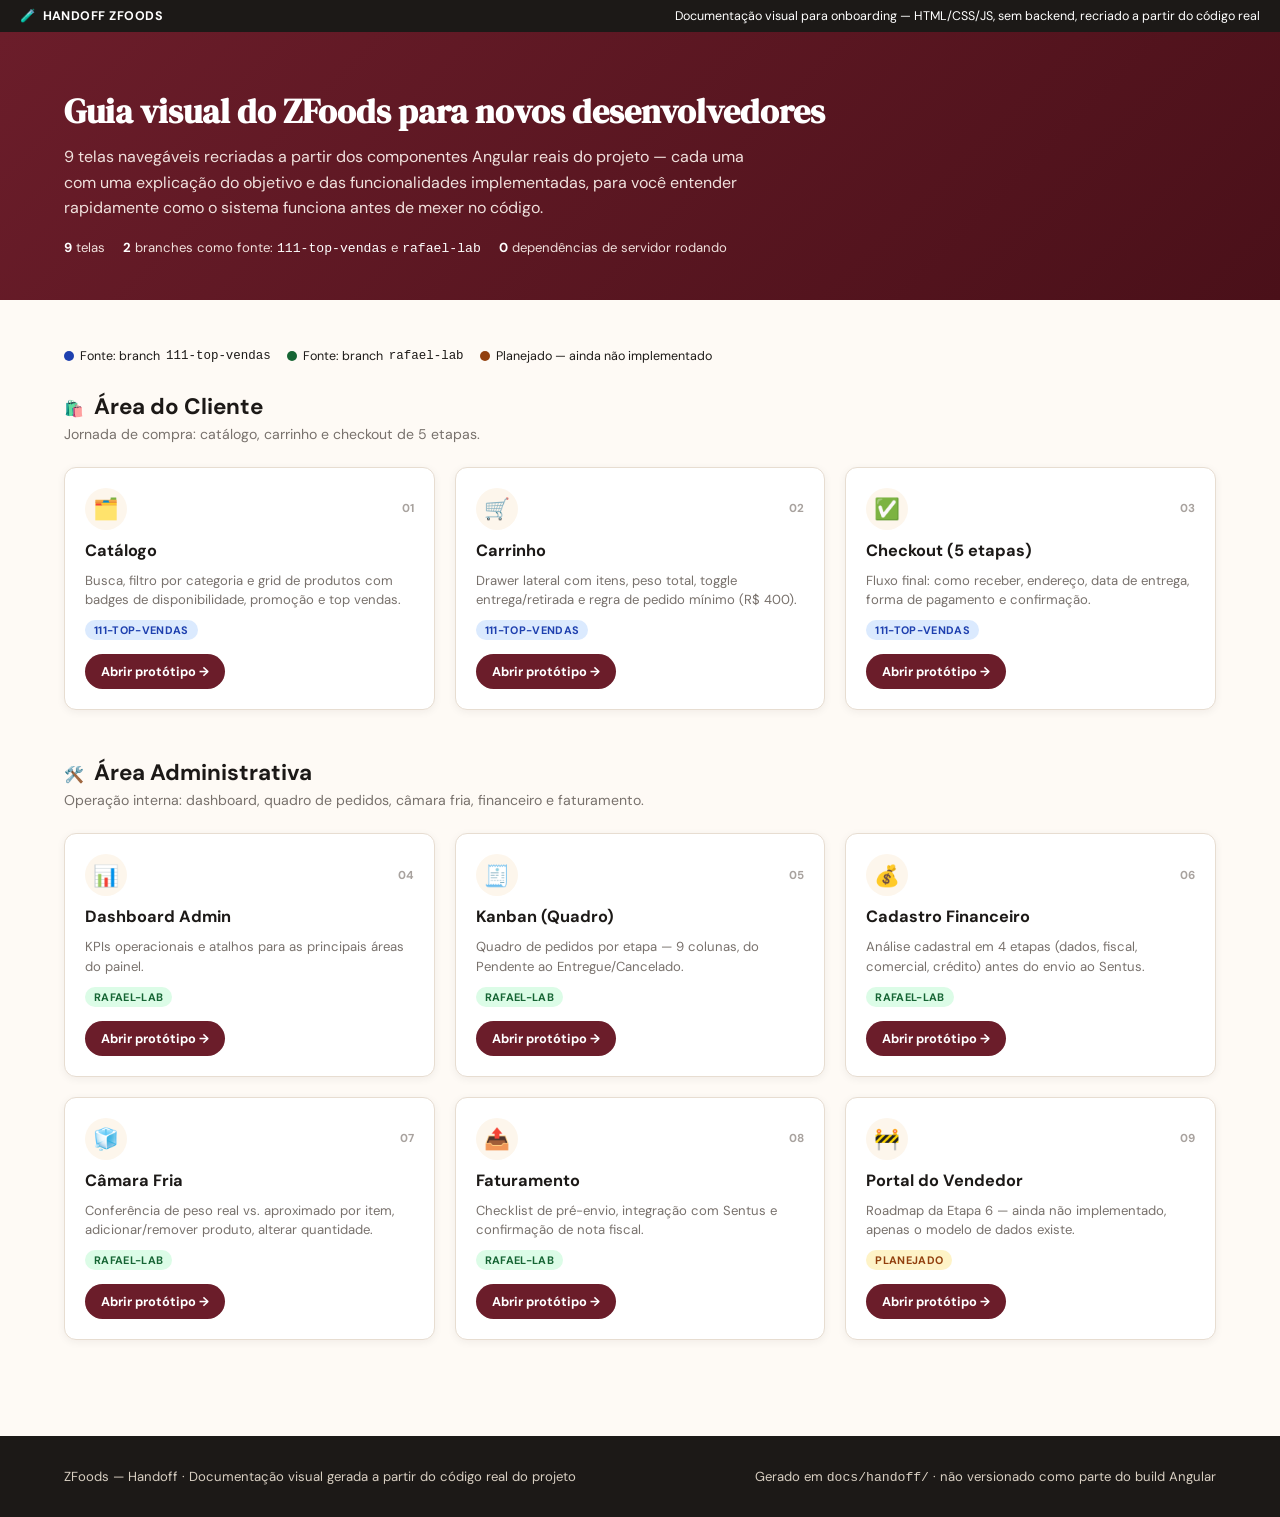
==== index.html @ 2b720992 "Adicionar prototipos HTML do projeto ZFOODS" ====
<!doctype html>
<html lang="pt-BR">
<head>
<meta charset="UTF-8" />
<meta name="viewport" content="width=device-width, initial-scale=1.0" />
<title>Handoff ZFoods — Guia visual para novos devs</title>
<link rel="stylesheet" href="assets/style.css" />
<style>
	.hub-hero { background: linear-gradient(135deg, var(--zf-burgundy) 0%, var(--zf-burgundy-dark) 100%); color: #fff; padding: 56px 0 44px; }
	.hub-hero h1 { font-size: 2.1rem; margin: 0 0 10px; }
	.hub-hero p { max-width: 680px; color: #F0E1DD; line-height: 1.6; margin: 0 0 18px; }
	.hub-hero .hub-meta { display: flex; gap: 18px; flex-wrap: wrap; font-size: 0.82rem; color: #F0E1DD; }
	.hub-hero .hub-meta strong { color: #fff; }
	.hub-section-title { display: flex; align-items: baseline; gap: 10px; margin: 0 0 4px; }
	.hub-section-title h2 { margin: 0; font-size: 1.4rem; }
	.hub-section-sub { color: var(--zf-warm-gray); margin: 0 0 24px; font-size: 0.88rem; }
	.hub-grid { grid-template-columns: repeat(auto-fill, minmax(280px, 1fr)); margin-bottom: 48px; }
	.proto-card { display: flex; flex-direction: column; gap: 10px; padding: 20px; text-decoration: none; color: inherit; transition: transform 150ms ease, box-shadow 150ms ease, border-color 150ms ease; }
	.proto-card:hover { transform: translateY(-3px); box-shadow: var(--zf-shadow-md); border-color: var(--zf-copper-light); }
	.proto-card__top { display: flex; align-items: center; justify-content: space-between; }
	.proto-card__icon { width: 42px; height: 42px; border-radius: 50%; background: var(--zf-cream); display: flex; align-items: center; justify-content: center; font-size: 1.3rem; }
	.proto-card__num { font-size: 0.72rem; font-weight: 700; color: var(--zf-warm-gray-light); }
	.proto-card h3 { margin: 0; font-size: 1.02rem; }
	.proto-card p { margin: 0; font-size: 0.82rem; color: var(--zf-warm-gray); line-height: 1.5; flex: 1; }
	.proto-card__source { font-size: 0.68rem; font-weight: 700; text-transform: uppercase; letter-spacing: 0.03em; padding: 3px 9px; border-radius: 999px; align-self: flex-start; }
	.src-top-vendas { background: var(--zf-info-bg); color: var(--zf-info); }
	.src-rafael-lab { background: var(--zf-success-bg); color: var(--zf-success); }
	.src-planejado { background: var(--zf-warning-bg); color: var(--zf-warning); }
	.proto-card__footer { display: flex; align-items: center; justify-content: flex-start; margin-top: 4px; }
	.proto-card__btn { display: inline-flex; align-items: center; gap: 8px; padding: 9px 16px; border-radius: 999px; background: var(--zf-burgundy); color: #fff; font-size: 0.8rem; font-weight: 700; }
	.proto-card:hover .proto-card__btn { background: var(--zf-burgundy-dark); }
	.hub-footer { background: var(--zf-charcoal); color: #D8CFC2; padding: 32px 0; font-size: 0.82rem; }
	.hub-footer a { color: #F5EBD9; }
	.legend { display: flex; gap: 16px; flex-wrap: wrap; margin-bottom: 28px; font-size: 0.78rem; }
	.legend span { display: inline-flex; align-items: center; gap: 6px; }
	.legend .dot { width: 10px; height: 10px; border-radius: 50%; }
</style>
</head>
<body data-current="index">
<div class="proto-page">
	<header class="proto-banner">
		<span class="proto-banner__tag">Handoff ZFoods</span>
		<span>Documentação visual para onboarding — HTML/CSS/JS, sem backend, recriado a partir do código real</span>
	</header>

	<main class="proto-main">
		<section class="hub-hero">
			<div class="container">
				<h1 class="zf-serif">Guia visual do ZFoods para novos desenvolvedores</h1>
				<p>9 telas navegáveis recriadas a partir dos componentes Angular reais do projeto — cada uma com uma explicação do objetivo e das funcionalidades implementadas, para você entender rapidamente como o sistema funciona antes de mexer no código.</p>
				<div class="hub-meta">
					<span><strong>9</strong> telas</span>
					<span><strong>2</strong> branches como fonte: <code style="color:#fff;">111-top-vendas</code> e <code style="color:#fff;">rafael-lab</code></span>
					<span><strong>0</strong> dependências de servidor rodando</span>
				</div>
			</div>
		</section>

		<section class="section">
			<div class="container">
				<div class="legend">
					<span><span class="dot" style="background:var(--zf-info);"></span> Fonte: branch <code>111-top-vendas</code></span>
					<span><span class="dot" style="background:var(--zf-success);"></span> Fonte: branch <code>rafael-lab</code></span>
					<span><span class="dot" style="background:var(--zf-warning);"></span> Planejado — ainda não implementado</span>
				</div>

				<div class="hub-section-title"><span>🛍️</span><h2>Área do Cliente</h2></div>
				<p class="hub-section-sub">Jornada de compra: catálogo, carrinho e checkout de 5 etapas.</p>
				<div class="grid hub-grid">
					<a class="card proto-card" href="01-catalogo.html">
						<div class="proto-card__top"><div class="proto-card__icon">🗂️</div><span class="proto-card__num">01</span></div>
						<h3>Catálogo</h3>
						<p>Busca, filtro por categoria e grid de produtos com badges de disponibilidade, promoção e top vendas.</p>
						<span class="proto-card__source src-top-vendas">111-top-vendas</span>
						<div class="proto-card__footer"><span class="proto-card__btn">Abrir protótipo →</span></div>
					</a>
					<a class="card proto-card" href="02-carrinho.html">
						<div class="proto-card__top"><div class="proto-card__icon">🛒</div><span class="proto-card__num">02</span></div>
						<h3>Carrinho</h3>
						<p>Drawer lateral com itens, peso total, toggle entrega/retirada e regra de pedido mínimo (R$ 400).</p>
						<span class="proto-card__source src-top-vendas">111-top-vendas</span>
						<div class="proto-card__footer"><span class="proto-card__btn">Abrir protótipo →</span></div>
					</a>
					<a class="card proto-card" href="03-checkout.html">
						<div class="proto-card__top"><div class="proto-card__icon">✅</div><span class="proto-card__num">03</span></div>
						<h3>Checkout (5 etapas)</h3>
						<p>Fluxo final: como receber, endereço, data de entrega, forma de pagamento e confirmação.</p>
						<span class="proto-card__source src-top-vendas">111-top-vendas</span>
						<div class="proto-card__footer"><span class="proto-card__btn">Abrir protótipo →</span></div>
					</a>
				</div>

				<div class="hub-section-title"><span>🛠️</span><h2>Área Administrativa</h2></div>
				<p class="hub-section-sub">Operação interna: dashboard, quadro de pedidos, câmara fria, financeiro e faturamento.</p>
				<div class="grid hub-grid">
					<a class="card proto-card" href="04-dashboard-admin.html">
						<div class="proto-card__top"><div class="proto-card__icon">📊</div><span class="proto-card__num">04</span></div>
						<h3>Dashboard Admin</h3>
						<p>KPIs operacionais e atalhos para as principais áreas do painel.</p>
						<span class="proto-card__source src-rafael-lab">rafael-lab</span>
						<div class="proto-card__footer"><span class="proto-card__btn">Abrir protótipo →</span></div>
					</a>
					<a class="card proto-card" href="05-kanban.html">
						<div class="proto-card__top"><div class="proto-card__icon">🧾</div><span class="proto-card__num">05</span></div>
						<h3>Kanban (Quadro)</h3>
						<p>Quadro de pedidos por etapa — 9 colunas, do Pendente ao Entregue/Cancelado.</p>
						<span class="proto-card__source src-rafael-lab">rafael-lab</span>
						<div class="proto-card__footer"><span class="proto-card__btn">Abrir protótipo →</span></div>
					</a>
					<a class="card proto-card" href="06-cadastro-financeiro.html">
						<div class="proto-card__top"><div class="proto-card__icon">💰</div><span class="proto-card__num">06</span></div>
						<h3>Cadastro Financeiro</h3>
						<p>Análise cadastral em 4 etapas (dados, fiscal, comercial, crédito) antes do envio ao Sentus.</p>
						<span class="proto-card__source src-rafael-lab">rafael-lab</span>
						<div class="proto-card__footer"><span class="proto-card__btn">Abrir protótipo →</span></div>
					</a>
					<a class="card proto-card" href="07-camara-fria.html">
						<div class="proto-card__top"><div class="proto-card__icon">🧊</div><span class="proto-card__num">07</span></div>
						<h3>Câmara Fria</h3>
						<p>Conferência de peso real vs. aproximado por item, adicionar/remover produto, alterar quantidade.</p>
						<span class="proto-card__source src-rafael-lab">rafael-lab</span>
						<div class="proto-card__footer"><span class="proto-card__btn">Abrir protótipo →</span></div>
					</a>
					<a class="card proto-card" href="08-faturamento.html">
						<div class="proto-card__top"><div class="proto-card__icon">📤</div><span class="proto-card__num">08</span></div>
						<h3>Faturamento</h3>
						<p>Checklist de pré-envio, integração com Sentus e confirmação de nota fiscal.</p>
						<span class="proto-card__source src-rafael-lab">rafael-lab</span>
						<div class="proto-card__footer"><span class="proto-card__btn">Abrir protótipo →</span></div>
					</a>
					<a class="card proto-card" href="09-portal-vendedor.html">
						<div class="proto-card__top"><div class="proto-card__icon">🚧</div><span class="proto-card__num">09</span></div>
						<h3>Portal do Vendedor</h3>
						<p>Roadmap da Etapa 6 — ainda não implementado, apenas o modelo de dados existe.</p>
						<span class="proto-card__source src-planejado">Planejado</span>
						<div class="proto-card__footer"><span class="proto-card__btn">Abrir protótipo →</span></div>
					</a>
				</div>
			</div>
		</section>
	</main>

	<footer class="hub-footer">
		<div class="container flex-between" style="flex-wrap: wrap; gap: 8px;">
			<span>ZFoods — Handoff · Documentação visual gerada a partir do código real do projeto</span>
			<span>Gerado em <code>docs/handoff/</code> · não versionado como parte do build Angular</span>
		</div>
	</footer>
</div>
<script src="assets/app.js"></script>
</body>
</html>
---- assets/style.css ----
/* ==========================================================================
   ZFoods — Central de Prototipos — Design System compartilhado
   Cores extraidas de src/material-theme.scss / src/styles.css (marca real)
   ========================================================================== */

@import url('https://fonts.googleapis.com/css2?family=DM+Serif+Display:ital@0;1&family=DM+Sans:ital,opsz,wght@0,9..40,300..700;1,9..40,300..700&display=swap');

:root {
	--zf-burgundy: #6B1D2A;
	--zf-burgundy-dark: #4A1019;
	--zf-burgundy-light: #8B2E3D;
	--zf-cream: #FDF6EC;
	--zf-cream-dark: #F5EBD9;
	--zf-copper: #B8722D;
	--zf-copper-light: #D4943F;
	--zf-charcoal: #1C1917;
	--zf-warm-gray: #78716C;
	--zf-warm-gray-light: #A8A29E;
	--zf-border: #E7DDD1;
	--zf-border-light: #F0E8DD;
	--zf-surface: #FEFAF5;
	--zf-surface-card: #FFFFFF;
	--zf-success: #166534;
	--zf-success-bg: #DCFCE7;
	--zf-warning: #92400E;
	--zf-warning-bg: #FEF3C7;
	--zf-danger: #B91C1C;
	--zf-danger-bg: #FEE2E2;
	--zf-info: #1E40AF;
	--zf-info-bg: #DBEAFE;

	--zf-radius-sm: 8px;
	--zf-radius-md: 12px;
	--zf-radius-lg: 20px;
	--zf-shadow-sm: 0 2px 8px rgb(28 25 23 / 0.06);
	--zf-shadow-md: 0 12px 32px rgb(28 25 23 / 0.10), 0 4px 10px rgb(28 25 23 / 0.05);
	--zf-shadow-lg: 0 24px 60px rgb(28 25 23 / 0.16);
}

* {
	box-sizing: border-box;
}

html, body {
	min-height: 100%;
}

body {
	margin: 0;
	font-family: 'DM Sans', 'Source Sans 3', sans-serif;
	color: var(--zf-charcoal);
	background: var(--zf-surface);
	-webkit-font-smoothing: antialiased;
}

.zf-serif {
	font-family: 'DM Serif Display', Georgia, serif;
}

a {
	color: inherit;
}

img {
	max-width: 100%;
	display: block;
}

button {
	font-family: inherit;
}

/* ── Proto banner (fixo em todos os prototipos) ─────────────────────── */
.proto-banner {
	position: sticky;
	top: 0;
	z-index: 200;
	display: flex;
	align-items: center;
	justify-content: space-between;
	gap: 12px;
	padding: 8px 20px;
	background: var(--zf-charcoal);
	color: #fff;
	font-size: 0.78rem;
}

.proto-banner .proto-banner__tag {
	display: inline-flex;
	align-items: center;
	gap: 6px;
	font-weight: 700;
	letter-spacing: 0.04em;
	text-transform: uppercase;
}

.proto-banner .proto-banner__tag::before {
	content: '🧪';
}

.proto-banner a {
	color: #F5EBD9;
	text-decoration: underline;
	text-underline-offset: 2px;
	white-space: nowrap;
}

.proto-banner a:hover {
	color: #fff;
}

/* ── Layout helpers ──────────────────────────────────────────────────── */
.proto-page {
	min-height: 100vh;
	display: flex;
	flex-direction: column;
}

.proto-main {
	flex: 1;
}

.container {
	max-width: 1200px;
	margin: 0 auto;
	padding: 0 24px;
}

.grid {
	display: grid;
	gap: 20px;
}

.flex {
	display: flex;
}

.flex-center {
	display: flex;
	align-items: center;
}

.flex-between {
	display: flex;
	align-items: center;
	justify-content: space-between;
}

.gap-8 { gap: 8px; }
.gap-12 { gap: 12px; }
.gap-16 { gap: 16px; }
.gap-24 { gap: 24px; }

.section {
	padding: 48px 0;
}

.muted {
	color: var(--zf-warm-gray);
}

.small {
	font-size: 0.82rem;
}

/* ── Client nav bar (mimica nav-bar.component real) ─────────────────── */
.zf-navbar {
	position: sticky;
	top: 33px;
	z-index: 150;
	background: rgba(254, 250, 245, 0.92);
	backdrop-filter: blur(10px);
	border-bottom: 1px solid var(--zf-border);
}

.zf-navbar__inner {
	max-width: 1200px;
	margin: 0 auto;
	padding: 14px 24px;
	display: flex;
	align-items: center;
	gap: 24px;
}

.zf-navbar__logo {
	font-family: 'DM Serif Display', Georgia, serif;
	font-size: 1.4rem;
	color: var(--zf-burgundy);
	text-decoration: none;
	white-space: nowrap;
}

.zf-navbar__links {
	display: flex;
	gap: 20px;
	flex: 1;
	font-size: 0.92rem;
	font-weight: 500;
}

.zf-navbar__links a {
	text-decoration: none;
	color: var(--zf-charcoal);
	padding: 6px 2px;
	border-bottom: 2px solid transparent;
	transition: border-color 150ms ease, color 150ms ease;
}

.zf-navbar__links a:hover,
.zf-navbar__links a.is-active {
	color: var(--zf-burgundy);
	border-color: var(--zf-burgundy);
}

.zf-navbar__actions {
	display: flex;
	align-items: center;
	gap: 14px;
}

.zf-icon-btn {
	position: relative;
	width: 40px;
	height: 40px;
	display: inline-flex;
	align-items: center;
	justify-content: center;
	border-radius: 50%;
	border: 1px solid var(--zf-border);
	background: #fff;
	cursor: pointer;
	font-size: 1.1rem;
	color: var(--zf-charcoal);
}

.zf-icon-btn:hover {
	background: var(--zf-cream);
}

.zf-icon-btn__badge {
	position: absolute;
	top: -4px;
	right: -4px;
	min-width: 18px;
	height: 18px;
	padding: 0 4px;
	border-radius: 999px;
	background: var(--zf-burgundy);
	color: #fff;
	font-size: 0.65rem;
	font-weight: 700;
	display: flex;
	align-items: center;
	justify-content: center;
}

/* ── Buttons ─────────────────────────────────────────────────────────── */
.btn {
	display: inline-flex;
	align-items: center;
	justify-content: center;
	gap: 8px;
	padding: 11px 22px;
	border-radius: 999px;
	font-size: 0.9rem;
	font-weight: 600;
	border: 1px solid transparent;
	cursor: pointer;
	text-decoration: none;
	transition: transform 120ms ease, box-shadow 120ms ease, background 120ms ease;
	white-space: nowrap;
}

.btn:active {
	transform: scale(0.97);
}

.btn-primary {
	background: var(--zf-burgundy);
	color: #fff;
}

.btn-primary:hover {
	background: var(--zf-burgundy-dark);
}

.btn-secondary {
	background: #fff;
	color: var(--zf-burgundy);
	border-color: var(--zf-burgundy);
}

.btn-secondary:hover {
	background: var(--zf-cream);
}

.btn-ghost {
	background: transparent;
	color: var(--zf-charcoal);
	border-color: var(--zf-border);
}

.btn-ghost:hover {
	background: var(--zf-cream);
}

.btn-danger {
	background: var(--zf-danger-bg);
	color: var(--zf-danger);
}

.btn-danger:hover {
	background: #FCA5A5;
}

.btn-sm {
	padding: 6px 14px;
	font-size: 0.78rem;
}

.btn-block {
	display: flex;
	width: 100%;
}

.btn[disabled] {
	opacity: 0.5;
	cursor: not-allowed;
}

.btn-icon-only {
	width: 40px;
	height: 40px;
	padding: 0;
	border-radius: 50%;
}

/* ── Cards ───────────────────────────────────────────────────────────── */
.card {
	background: var(--zf-surface-card);
	border: 1px solid var(--zf-border);
	border-radius: var(--zf-radius-md);
	box-shadow: var(--zf-shadow-sm);
}

.card-pad {
	padding: 20px;
}

.card-header {
	display: flex;
	align-items: center;
	justify-content: space-between;
	padding: 16px 20px;
	border-bottom: 1px solid var(--zf-border-light);
}

.card-header h2, .card-header h3 {
	margin: 0;
}

/* ── Badges / pills de status ───────────────────────────────────────── */
.badge {
	display: inline-flex;
	align-items: center;
	gap: 4px;
	padding: 4px 10px;
	border-radius: 999px;
	font-size: 0.72rem;
	font-weight: 700;
	letter-spacing: 0.02em;
	text-transform: uppercase;
}

.badge-success { background: var(--zf-success-bg); color: var(--zf-success); }
.badge-warning { background: var(--zf-warning-bg); color: var(--zf-warning); }
.badge-danger { background: var(--zf-danger-bg); color: var(--zf-danger); }
.badge-info { background: var(--zf-info-bg); color: var(--zf-info); }
.badge-neutral { background: var(--zf-cream-dark); color: var(--zf-warm-gray); }
.badge-copper { background: #FCEFDD; color: var(--zf-copper); }

/* ── Forms ───────────────────────────────────────────────────────────── */
.field {
	display: flex;
	flex-direction: column;
	gap: 6px;
}

.field label {
	font-size: 0.8rem;
	font-weight: 600;
	color: var(--zf-charcoal);
}

.field .hint {
	font-size: 0.74rem;
	color: var(--zf-warm-gray);
}

input[type="text"],
input[type="email"],
input[type="password"],
input[type="tel"],
input[type="number"],
input[type="search"],
input[type="date"],
select,
textarea {
	font-family: inherit;
	font-size: 0.92rem;
	padding: 11px 14px;
	border-radius: var(--zf-radius-sm);
	border: 1px solid var(--zf-border);
	background: #fff;
	color: var(--zf-charcoal);
	outline: none;
	width: 100%;
	transition: border-color 120ms ease, box-shadow 120ms ease;
}

input:focus, select:focus, textarea:focus {
	border-color: var(--zf-burgundy);
	box-shadow: 0 0 0 3px rgb(107 29 42 / 0.12);
}

.checkbox-row, .radio-row {
	display: flex;
	align-items: center;
	gap: 8px;
	font-size: 0.88rem;
}

fieldset {
	border: 1px solid var(--zf-border);
	border-radius: var(--zf-radius-md);
	padding: 16px;
}

legend {
	padding: 0 8px;
	font-weight: 700;
	font-size: 0.85rem;
}

/* ── Tabs ────────────────────────────────────────────────────────────── */
.tabs {
	display: flex;
	gap: 4px;
	border-bottom: 1px solid var(--zf-border);
	overflow-x: auto;
}

.tabs button {
	background: none;
	border: none;
	padding: 12px 18px;
	font-size: 0.88rem;
	font-weight: 600;
	color: var(--zf-warm-gray);
	cursor: pointer;
	border-bottom: 2px solid transparent;
	white-space: nowrap;
}

.tabs button.is-active {
	color: var(--zf-burgundy);
	border-color: var(--zf-burgundy);
}

.tab-panel {
	display: none;
	padding-top: 20px;
}

.tab-panel.is-active {
	display: block;
	animation: fadeIn 180ms ease;
}

@keyframes fadeIn {
	from { opacity: 0; transform: translateY(4px); }
	to { opacity: 1; transform: translateY(0); }
}

/* ── Table ───────────────────────────────────────────────────────────── */
table {
	width: 100%;
	min-width: 520px;
	border-collapse: collapse;
	font-size: 0.88rem;
}

.card:has(table) {
	overflow-x: auto;
	-webkit-overflow-scrolling: touch;
}

th {
	text-align: left;
	font-size: 0.72rem;
	text-transform: uppercase;
	letter-spacing: 0.04em;
	color: var(--zf-warm-gray);
	padding: 10px 16px;
	border-bottom: 1px solid var(--zf-border);
}

td {
	padding: 14px 16px;
	border-bottom: 1px solid var(--zf-border-light);
	vertical-align: middle;
}

tr:hover td {
	background: var(--zf-cream);
}

/* ── Stepper (checkout) ─────────────────────────────────────────────── */
.stepper {
	display: flex;
	align-items: center;
	gap: 8px;
	margin-bottom: 32px;
}

.stepper__step {
	display: flex;
	align-items: center;
	gap: 8px;
	font-size: 0.82rem;
	font-weight: 600;
	color: var(--zf-warm-gray-light);
}

.stepper__circle {
	width: 28px;
	height: 28px;
	border-radius: 50%;
	background: var(--zf-cream-dark);
	color: var(--zf-warm-gray);
	display: flex;
	align-items: center;
	justify-content: center;
	font-size: 0.8rem;
}

.stepper__step.is-active .stepper__circle {
	background: var(--zf-burgundy);
	color: #fff;
}

.stepper__step.is-active {
	color: var(--zf-charcoal);
}

.stepper__step.is-done .stepper__circle {
	background: var(--zf-success);
	color: #fff;
}

.stepper__line {
	flex: 1;
	height: 1px;
	background: var(--zf-border);
	min-width: 16px;
}

/* ── Modal ───────────────────────────────────────────────────────────── */
.modal-overlay {
	display: none;
	position: fixed;
	inset: 0;
	background: rgb(28 25 23 / 0.5);
	z-index: 400;
	align-items: center;
	justify-content: center;
	padding: 20px;
}

.modal-overlay.is-open {
	display: flex;
}

.modal {
	background: #fff;
	border-radius: var(--zf-radius-md);
	max-width: 480px;
	width: 100%;
	max-height: 90vh;
	box-shadow: var(--zf-shadow-lg);
	overflow: hidden;
	display: flex;
	flex-direction: column;
}

.modal__header {
	padding: 18px 22px;
	border-bottom: 1px solid var(--zf-border-light);
	display: flex;
	justify-content: space-between;
	align-items: center;
	flex-shrink: 0;
}

.modal__body {
	padding: 22px;
	overflow-y: auto;
}

.modal__footer {
	padding: 16px 22px;
	border-top: 1px solid var(--zf-border-light);
	display: flex;
	justify-content: flex-end;
	gap: 10px;
	flex-shrink: 0;
	flex-wrap: wrap;
}

/* ── Drawer (carrinho / menu mobile) ────────────────────────────────── */
.drawer-overlay {
	display: none;
	position: fixed;
	inset: 0;
	background: rgb(28 25 23 / 0.45);
	z-index: 300;
}

.drawer-overlay.is-open {
	display: block;
}

.drawer {
	position: fixed;
	top: 0;
	right: 0;
	bottom: 0;
	width: min(420px, 92vw);
	background: #fff;
	box-shadow: var(--zf-shadow-lg);
	transform: translateX(100%);
	transition: transform 220ms ease;
	z-index: 301;
	display: flex;
	flex-direction: column;
}

.drawer.is-open {
	transform: translateX(0);
}

.drawer__header {
	padding: 18px 20px;
	border-bottom: 1px solid var(--zf-border-light);
	display: flex;
	align-items: center;
	justify-content: space-between;
}

.drawer__body {
	flex: 1;
	overflow-y: auto;
	padding: 16px 20px;
}

.drawer__footer {
	padding: 18px 20px;
	border-top: 1px solid var(--zf-border-light);
}

/* ── Toast ───────────────────────────────────────────────────────────── */
.toast-stack {
	position: fixed;
	bottom: 24px;
	left: 50%;
	transform: translateX(-50%);
	display: flex;
	flex-direction: column;
	gap: 8px;
	z-index: 500;
}

.toast {
	background: var(--zf-charcoal);
	color: #fff;
	padding: 12px 20px;
	border-radius: var(--zf-radius-sm);
	font-size: 0.85rem;
	box-shadow: var(--zf-shadow-md);
	opacity: 0;
	transform: translateY(10px);
	transition: opacity 180ms ease, transform 180ms ease;
}

.toast.is-visible {
	opacity: 1;
	transform: translateY(0);
}

/* ── Admin layout ────────────────────────────────────────────────────── */
.admin-shell {
	display: grid;
	grid-template-columns: 240px 1fr;
	min-height: calc(100vh - 33px);
}

.admin-sidebar {
	background: var(--zf-charcoal);
	color: #F5EBD9;
	padding: 20px 0;
	display: flex;
	flex-direction: column;
}

.admin-sidebar__logo {
	font-family: 'DM Serif Display', Georgia, serif;
	font-size: 1.2rem;
	padding: 0 20px 20px;
	color: #fff;
}

.admin-sidebar nav {
	display: flex;
	flex-direction: column;
	gap: 2px;
}

.admin-sidebar a {
	display: flex;
	align-items: center;
	gap: 10px;
	padding: 11px 20px;
	text-decoration: none;
	color: #D8CFC2;
	font-size: 0.88rem;
	border-left: 3px solid transparent;
}

.admin-sidebar a:hover {
	background: rgba(255,255,255,0.06);
	color: #fff;
}

.admin-sidebar a.is-active {
	background: rgba(255,255,255,0.08);
	color: #fff;
	border-color: var(--zf-copper-light);
	font-weight: 600;
}

.admin-content {
	padding: 28px 32px;
	background: var(--zf-cream);
	min-width: 0;
}

.admin-topbar {
	display: flex;
	align-items: center;
	justify-content: space-between;
	margin-bottom: 24px;
}

.admin-topbar h1 {
	margin: 0;
	font-size: 1.5rem;
}

/* ── Kanban (admin pedidos) ─────────────────────────────────────────── */
.kanban {
	display: grid;
	grid-auto-flow: column;
	grid-auto-columns: 260px;
	gap: 16px;
	overflow-x: auto;
	padding-bottom: 8px;
}

.kanban__col {
	background: var(--zf-border-light);
	border-radius: var(--zf-radius-md);
	padding: 12px;
	display: flex;
	flex-direction: column;
	gap: 10px;
}

.kanban__col-title {
	font-size: 0.78rem;
	font-weight: 700;
	text-transform: uppercase;
	letter-spacing: 0.03em;
	color: var(--zf-warm-gray);
	padding: 4px 4px 8px;
}

.kanban__card {
	background: #fff;
	border-radius: var(--zf-radius-sm);
	border: 1px solid var(--zf-border);
	padding: 12px;
	font-size: 0.82rem;
	box-shadow: var(--zf-shadow-sm);
	cursor: pointer;
}

.kanban__card:hover {
	border-color: var(--zf-copper-light);
}

/* ── Linha de resumo (revisao de pedido / modais) ───────────────────── */
.review-line-item {
	display: flex;
	justify-content: space-between;
	gap: 12px;
	font-size: 0.85rem;
	padding: 6px 0;
	border-bottom: 1px solid var(--zf-border-light);
}

/* ── Toggle switch (ativo/inativo) ──────────────────────────────────── */
.toggle-switch {
	position: relative;
	display: inline-block;
	width: 40px;
	height: 22px;
	vertical-align: middle;
}

.toggle-switch input {
	opacity: 0;
	width: 0;
	height: 0;
	position: absolute;
}

.toggle-switch .track {
	position: absolute;
	inset: 0;
	background: var(--zf-border);
	border-radius: 999px;
	cursor: pointer;
	transition: background 150ms ease;
}

.toggle-switch .track::before {
	content: '';
	position: absolute;
	width: 18px;
	height: 18px;
	left: 2px;
	top: 2px;
	background: #fff;
	border-radius: 50%;
	transition: transform 150ms ease;
	box-shadow: var(--zf-shadow-sm);
}

.toggle-switch input:checked + .track {
	background: var(--zf-success);
}

.toggle-switch input:checked + .track::before {
	transform: translateX(18px);
}

/* ── Empty state ─────────────────────────────────────────────────────── */
.empty-state {
	text-align: center;
	padding: 60px 20px;
	color: var(--zf-warm-gray);
}

.empty-state .icon {
	font-size: 2.4rem;
	margin-bottom: 12px;
}

/* ── Improvement note (melhoria futura) ─────────────────────────────── */
.future-note {
	display: flex;
	gap: 10px;
	padding: 12px 16px;
	border-radius: var(--zf-radius-sm);
	background: var(--zf-info-bg);
	color: var(--zf-info);
	font-size: 0.8rem;
	border: 1px dashed #93C5FD;
}

.future-note::before {
	content: '💡';
}

/* ── Responsive ──────────────────────────────────────────────────────── */
@media (max-width: 860px) {
	.admin-shell {
		grid-template-columns: 1fr;
	}
	.admin-sidebar {
		flex-direction: row;
		overflow-x: auto;
		padding: 10px;
	}
	.admin-sidebar__logo { display: none; }
	.admin-sidebar nav { flex-direction: row; }
	.admin-sidebar a { border-left: none; border-bottom: 3px solid transparent; white-space: nowrap; }
	.admin-sidebar a.is-active { border-color: var(--zf-copper-light); }
	.zf-navbar__links { display: none; }
}
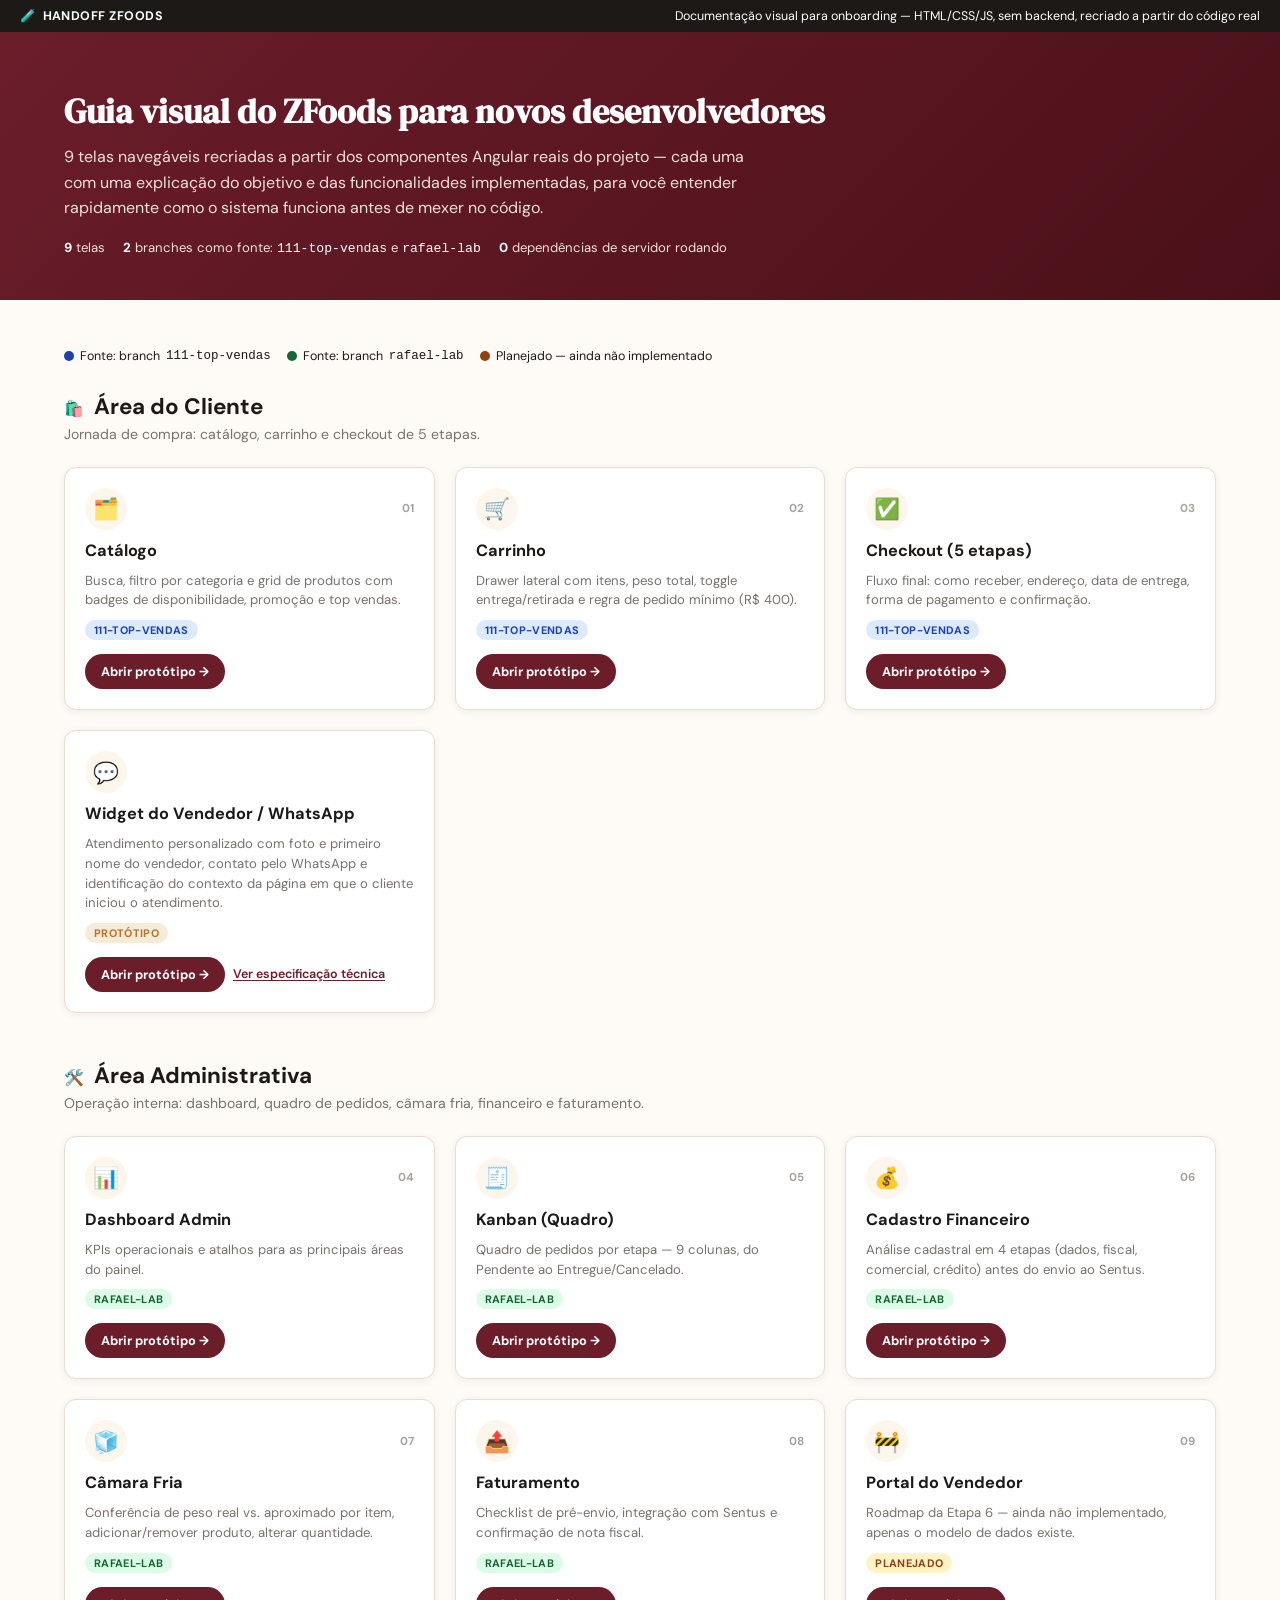
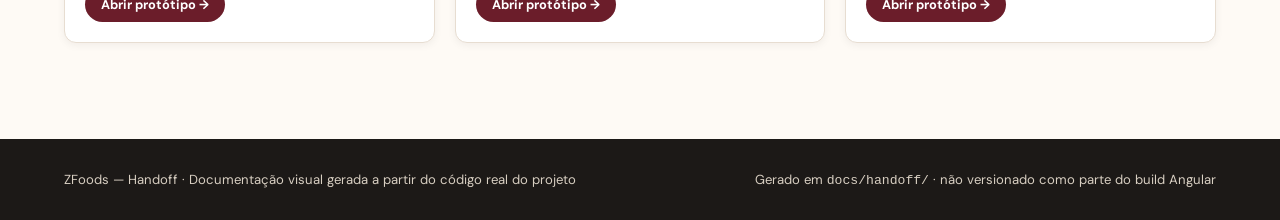
==== commit c160f89d: "feat: card do Widget do Vendedor no índice + FAB arrastável no protótipo Adiciona à página principal" ====
--- a/index.html
+++ b/index.html
@@ -26,9 +26,12 @@
 	.src-top-vendas { background: var(--zf-info-bg); color: var(--zf-info); }
 	.src-rafael-lab { background: var(--zf-success-bg); color: var(--zf-success); }
 	.src-planejado { background: var(--zf-warning-bg); color: var(--zf-warning); }
-	.proto-card__footer { display: flex; align-items: center; justify-content: flex-start; margin-top: 4px; }
-	.proto-card__btn { display: inline-flex; align-items: center; gap: 8px; padding: 9px 16px; border-radius: 999px; background: var(--zf-burgundy); color: #fff; font-size: 0.8rem; font-weight: 700; }
+	.src-prototipo { background: var(--zf-cream-dark); color: var(--zf-copper); }
+	.proto-card__footer { display: flex; align-items: center; justify-content: flex-start; flex-wrap: wrap; gap: 8px; margin-top: 4px; }
+	.proto-card__btn { display: inline-flex; align-items: center; gap: 8px; padding: 9px 16px; border-radius: 999px; background: var(--zf-burgundy); color: #fff; font-size: 0.8rem; font-weight: 700; text-decoration: none; }
 	.proto-card:hover .proto-card__btn { background: var(--zf-burgundy-dark); }
+	.proto-card__link-secondary { font-size: 0.78rem; font-weight: 600; color: var(--zf-burgundy); text-decoration: underline; text-underline-offset: 2px; }
+	.proto-card__link-secondary:hover { color: var(--zf-burgundy-dark); }
 	.hub-footer { background: var(--zf-charcoal); color: #D8CFC2; padding: 32px 0; font-size: 0.82rem; }
 	.hub-footer a { color: #F5EBD9; }
 	.legend { display: flex; gap: 16px; flex-wrap: wrap; margin-bottom: 28px; font-size: 0.78rem; }
@@ -88,6 +91,16 @@
 						<span class="proto-card__source src-top-vendas">111-top-vendas</span>
 						<div class="proto-card__footer"><span class="proto-card__btn">Abrir protótipo →</span></div>
 					</a>
+					<div class="card proto-card">
+						<div class="proto-card__top"><div class="proto-card__icon">💬</div></div>
+						<h3>Widget do Vendedor / WhatsApp</h3>
+						<p>Atendimento personalizado com foto e primeiro nome do vendedor, contato pelo WhatsApp e identificação do contexto da página em que o cliente iniciou o atendimento.</p>
+						<span class="proto-card__source src-prototipo">Protótipo</span>
+						<div class="proto-card__footer">
+							<a class="proto-card__btn" href="docs/prototipos/consultor-widget/">Abrir protótipo →</a>
+							<a class="proto-card__link-secondary" href="docs/especificacoes/demanda-final-widget-vendedor-zfoods.md">Ver especificação técnica</a>
+						</div>
+					</div>
 				</div>
 
 				<div class="hub-section-title"><span>🛠️</span><h2>Área Administrativa</h2></div>
